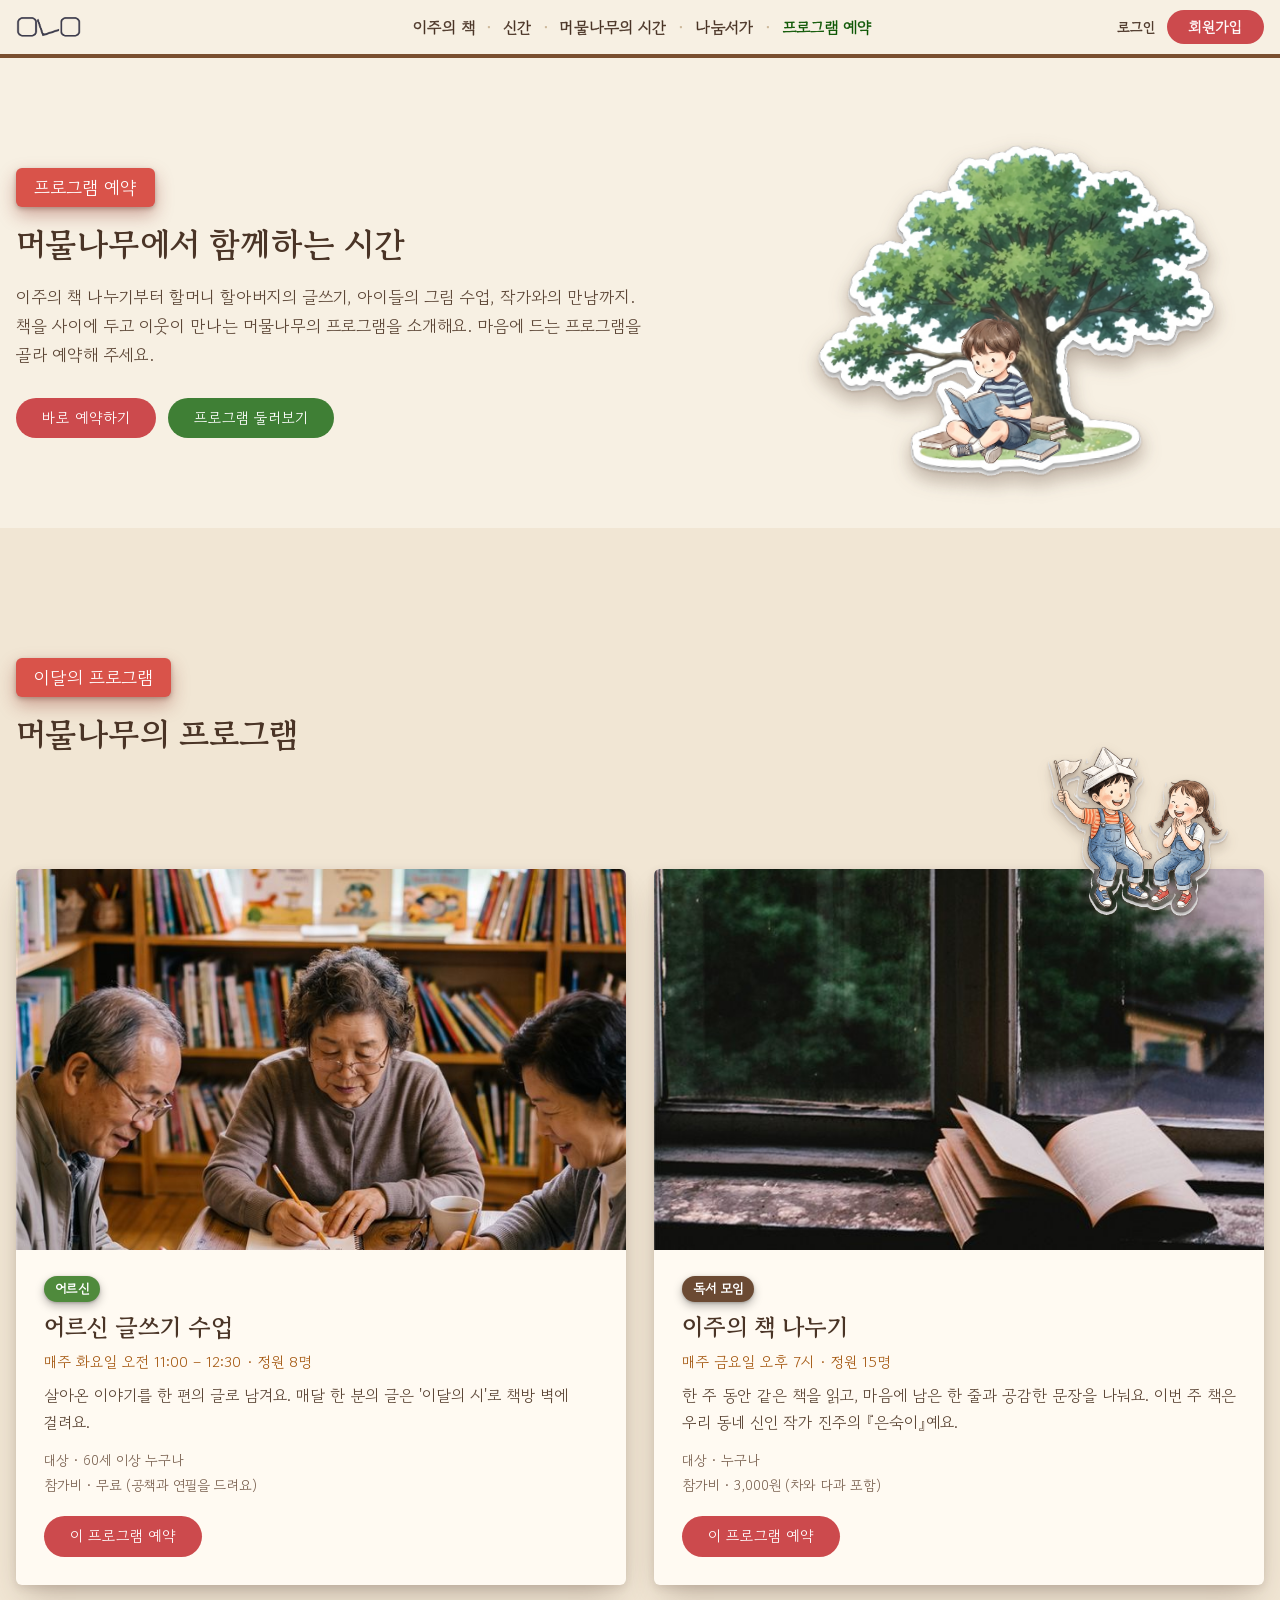
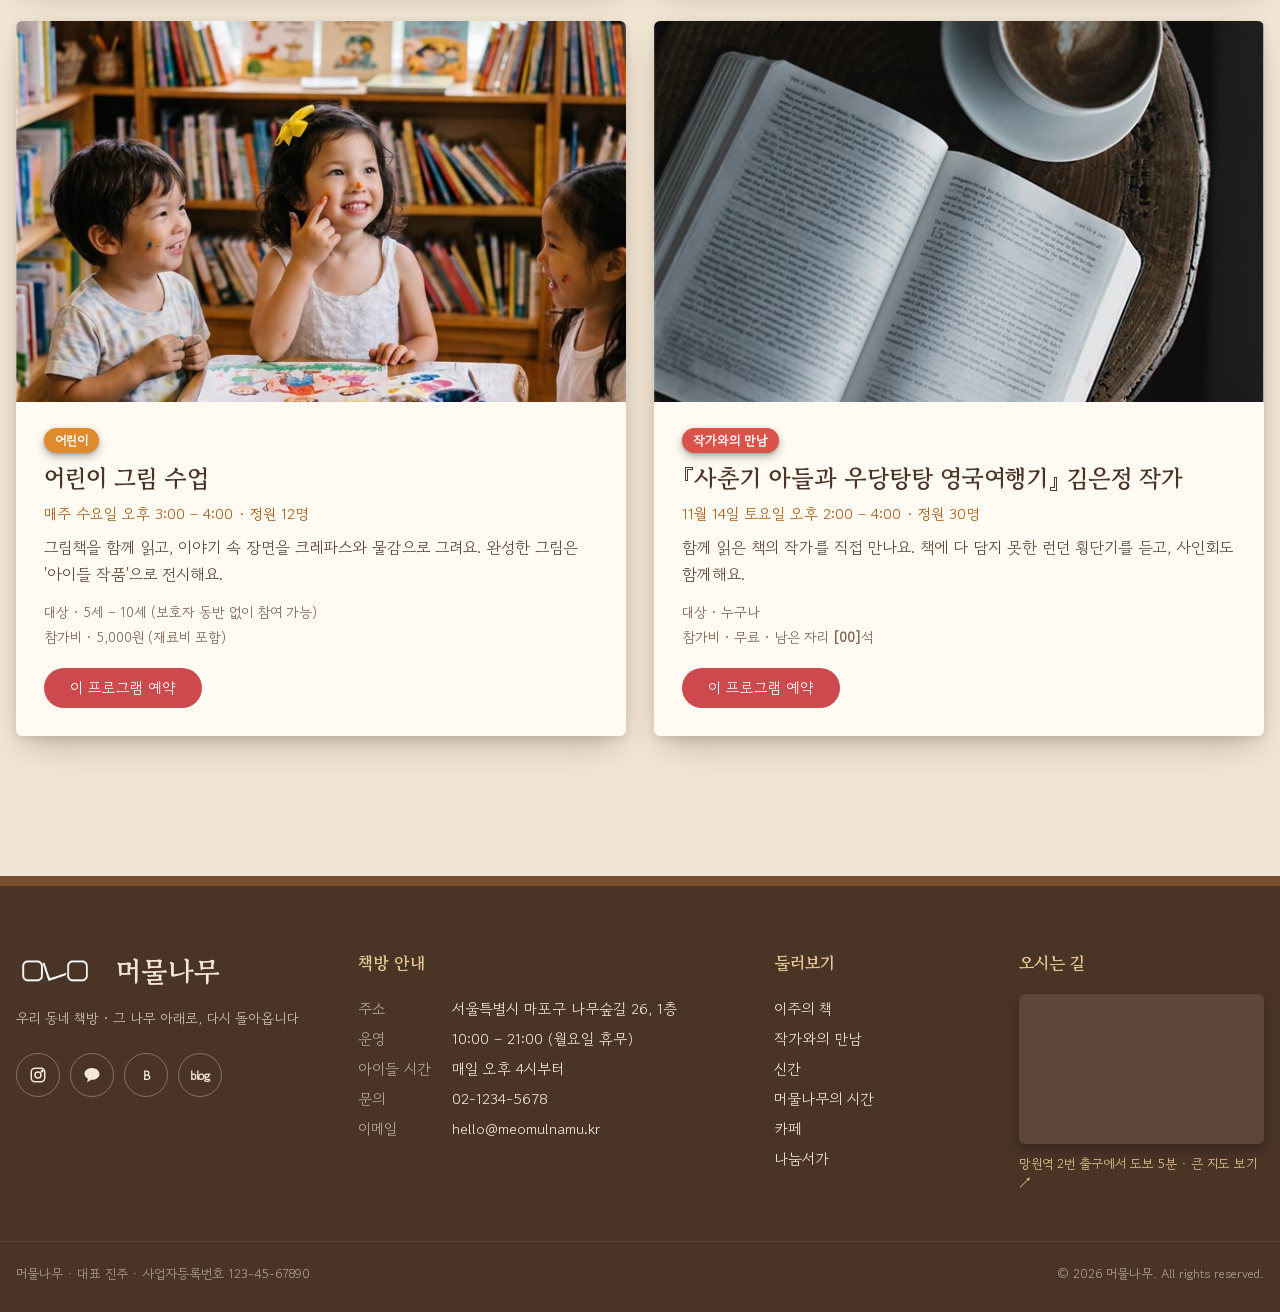
==== program.html @ 960cae72 "Add sharing and program pages, mobile menu, new covers - 나눔서가 page: steps, donation guide, 나눔 포인트 ti" ====
<!doctype html>
<html lang="ko">
<head>
  <meta charset="utf-8">
  <meta name="viewport" content="width=device-width, initial-scale=1">
  <title>프로그램 예약 · 머물나무</title>
  <meta name="description" content="어르신 글쓰기, 어린이 그림 수업, 작가와의 만남. 머물나무 프로그램 소개와 예약">
  <link rel="preconnect" href="https://fonts.googleapis.com">
  <link rel="preconnect" href="https://fonts.gstatic.com" crossorigin>
  <link href="https://fonts.googleapis.com/css2?family=Gowun+Batang:wght@400;700&family=Gowun+Dodum&family=Gaegu&family=Noto+Sans+KR:wght@400;700&display=swap" rel="stylesheet">
  <link rel="stylesheet" href="css/style.css">
</head>
<body>

  <!-- Header -->
  <header class="site-header">
    <div class="container header-inner">
      <a href="index.html" class="brand" aria-label="머물나무 홈">
        <img src="images/logo/머물나무로고.png" alt="머물나무">
      </a>
      <nav class="gnb" id="gnb" aria-label="주요 메뉴">
        <a href="index.html#this-week">이주의 책</a>
        <a href="index.html#new-books">신간</a>
        <a href="index.html#under-tree">머물나무의 시간</a>
        <a href="sharing.html">나눔서가</a>
        <a href="program.html" aria-current="page">프로그램 예약</a>
      </nav>
      <button type="button" class="menu-toggle" aria-expanded="false" aria-controls="gnb" aria-label="메뉴 열기"><span></span><span></span><span></span></button>
      <div class="header-actions">
        <a href="#" class="link-login">로그인</a>
        <a href="#" class="btn btn-red btn-sm">회원가입</a>
      </div>
    </div>
  </header>

  <main class="sub-page">

    <!-- Page head -->
    <section class="sub-hero">
      <div class="container sub-hero-sticker">
        <img class="sticker-tree" src="images/program/sticker-meomul-tree.png" alt="" aria-hidden="true">
        <span class="label">프로그램 예약</span>
        <h1 class="section-title">머물나무에서 함께하는 시간</h1>
        <p class="sub-lead">이주의 책 나누기부터 할머니 할아버지의 글쓰기, 아이들의 그림 수업, 작가와의 만남까지.<br>
          책을 사이에 두고 이웃이 만나는 머물나무의 프로그램을 소개해요. 마음에 드는 프로그램을 골라 예약해 주세요.</p>
        <div class="btn-row">
          <a href="#apply" class="btn btn-red">바로 예약하기</a>
          <a href="#programs" class="btn btn-green">프로그램 둘러보기</a>
        </div>
      </div>
    </section>

    <!-- Program list -->
    <section class="section section-sand" id="programs">
      <div class="container">
        <span class="label">이달의 프로그램</span>
        <h2 class="section-title">머물나무의 프로그램</h2>

        <div class="program-list">
          <article class="card program-card" id="p-writing">
            <div class="program-photo">
              <img src="images/tiles/tile-stay-seniors-writing-class.jpg" alt="책방에 둘러앉아 글을 쓰는 어르신들">
            </div>
            <div class="program-body">
              <span class="tile-badge b-green">어르신</span>
              <h3>어르신 글쓰기 수업</h3>
              <p class="program-when">매주 화요일 오전 11:00 – 12:30 · 정원 8명</p>
              <p>살아온 이야기를 한 편의 글로 남겨요. 매달 한 분의 글은 '이달의 시'로 책방 벽에 걸려요.</p>
              <ul class="program-meta">
                <li>대상 · 60세 이상 누구나</li>
                <li>참가비 · 무료 (공책과 연필을 드려요)</li>
              </ul>
              <a href="#apply" class="btn btn-red" data-program="writing">이 프로그램 예약</a>
            </div>
          </article>

          <article class="card program-card" id="p-bookclub">
            <img class="sticker-kids" src="images/program/sticker-kids-paper-hat.png" alt="" aria-hidden="true">
            <div class="program-photo">
              <img class="crop-bottom" src="images/program/photo-window-book.jpg" alt="창가에 펼쳐 둔 책">
            </div>
            <div class="program-body">
              <span class="tile-badge b-brown">독서 모임</span>
              <h3>이주의 책 나누기</h3>
              <p class="program-when">매주 금요일 오후 7시 · 정원 15명</p>
              <p>한 주 동안 같은 책을 읽고, 마음에 남은 한 줄과 공감한 문장을 나눠요. 이번 주 책은 우리 동네 신인 작가 진주의 『은숙이』예요.</p>
              <ul class="program-meta">
                <li>대상 · 누구나</li>
                <li>참가비 · 3,000원 (차와 다과 포함)</li>
              </ul>
              <a href="#apply" class="btn btn-red" data-program="bookclub">이 프로그램 예약</a>
            </div>
          </article>

          <article class="card program-card program-kids" id="p-drawing">
            <div class="program-photo">
              <img src="images/tiles/tile-program-kids-drawing-class.jpg" alt="책방에서 그림을 그리며 웃는 아이들">
            </div>
            <div class="program-body">
              <span class="tile-badge b-orange">어린이</span>
              <h3>어린이 그림 수업</h3>
              <p class="program-when">매주 수요일 오후 3:00 – 4:00 · 정원 12명</p>
              <p>그림책을 함께 읽고, 이야기 속 장면을 크레파스와 물감으로 그려요. 완성한 그림은 '아이들 작품'으로 전시해요.</p>
              <ul class="program-meta">
                <li>대상 · 5세 – 10세 (보호자 동반 없이 참여 가능)</li>
                <li>참가비 · 5,000원 (재료비 포함)</li>
              </ul>
              <a href="#apply" class="btn btn-red" data-program="drawing">이 프로그램 예약</a>
            </div>
          </article>

          <article class="card program-card" id="p-author">
            <div class="program-photo">
              <img src="images/program/photo-book-coffee.jpg" alt="커피 한 잔 옆에 펼쳐 둔 책">
            </div>
            <div class="program-body">
              <span class="tile-badge b-red">작가와의 만남</span>
              <h3>『사춘기 아들과 우당탕탕 영국여행기』 김은정 작가</h3>
              <p class="program-when">11월 14일 토요일 오후 2:00 – 4:00 · 정원 30명</p>
              <p>함께 읽은 책의 작가를 직접 만나요. 책에 다 담지 못한 런던 횡단기를 듣고, 사인회도 함께해요.</p>
              <ul class="program-meta">
                <li>대상 · 누구나</li>
                <li>참가비 · 무료 · 남은 자리 <b class="seats-left">[00]</b>석</li>
              </ul>
              <a href="#apply" class="btn btn-red" data-program="author">이 프로그램 예약</a>
            </div>
          </article>
        </div>
      </div>
    </section>

    <!-- Booking form (modal) -->
    <dialog class="booking-modal" id="apply" aria-labelledby="booking-title">
      <button type="button" class="modal-close" aria-label="닫기">×</button>
      <h2 class="booking-title" id="booking-title">프로그램 예약 신청서</h2>
      <p class="booking-lead">하루 안에 예약 확정 문자를 보내 드려요. 정원이 차면 대기 순서로 안내해 드려요.</p>
      <form class="donate-form program-form" method="dialog" novalidate>
        <fieldset>
          <legend>프로그램</legend>
          <label><span class="lbl">신청할 프로그램 <span class="req">*</span></span>
            <select name="program" required>
              <option value="">선택해 주세요</option>
              <option value="writing">어르신 글쓰기 수업 · 매주 화 오전 11시</option>
              <option value="bookclub">이주의 책 나누기 · 매주 금 오후 7시</option>
              <option value="drawing">어린이 그림 수업 · 매주 수 오후 3시</option>
              <option value="author">작가와의 만남 · 11월 14일 (토) 오후 2시</option>
            </select>
          </label>
          <div class="field-row">
            <label>희망 날짜<input type="date" name="date"></label>
            <label><span class="lbl">인원 <span class="req">*</span></span><input type="number" name="people" min="1" max="10" value="1" required></label>
          </div>
          <label class="kids-only" hidden><span class="lbl">아이 이름과 나이 <span class="req">*</span></span><input type="text" name="child" placeholder="예) 김하늘, 7살"></label>
        </fieldset>

        <fieldset>
          <legend>신청인 정보</legend>
          <div class="field-row">
            <label><span class="lbl">이름 <span class="req">*</span></span><input type="text" name="name" required autocomplete="name"></label>
            <label><span class="lbl">연락처 <span class="req">*</span></span><input type="tel" name="phone" required placeholder="010-0000-0000" autocomplete="tel"></label>
          </div>
          <label>요청 사항<textarea name="message" rows="3" placeholder="거동이 불편하시거나 도움이 필요하면 알려 주세요"></textarea></label>
          <label class="choice"><input type="checkbox" name="points"> 참가비를 나눔 포인트로 낼게요</label>
        </fieldset>

        <label class="choice agree"><input type="checkbox" name="agree" required> 예약 안내를 위한 개인정보(이름, 연락처) 수집에 동의해요. <span class="req">*</span></label>
        <p class="form-error" role="alert" hidden></p>
        <button type="submit" class="btn btn-red">예약 신청하기</button>
      </form>
    </dialog>

  </main>

  <!-- Footer -->
  <footer class="site-footer">
    <div class="container footer-inner">
      <div class="footer-col footer-about">
        <a href="index.html" class="footer-logo">
          <img src="images/logo/머물나무로고.png" alt="">
          <span>머물나무</span>
        </a>
        <p class="footer-slogan">우리 동네 책방 · 그 나무 아래로, 다시 돌아옵니다</p>
        <ul class="footer-social">
          <li>
            <a href="#" aria-label="인스타그램 @meomul_namu" title="인스타그램">
              <svg width="18" height="18" viewBox="0 0 24 24" fill="none" stroke="currentColor" stroke-width="2" aria-hidden="true"><rect x="3" y="3" width="18" height="18" rx="5"/><circle cx="12" cy="12" r="4"/><circle cx="17.5" cy="6.5" r="1" fill="currentColor"/></svg>
            </a>
          </li>
          <li>
            <a href="#" aria-label="카카오톡 채널" title="카카오톡 채널">
              <svg width="20" height="20" viewBox="0 0 24 24" fill="currentColor" aria-hidden="true"><path d="M12 3.5c-5 0-9 3.1-9 7 0 2.5 1.7 4.7 4.2 6l-1 3.6c-.1.3.3.6.6.4l4.2-2.8c.3 0 .7.1 1 .1 5 0 9-3.1 9-7s-4-7.3-9-7.3z"/></svg>
            </a>
          </li>
          <li>
            <a href="#" aria-label="네이버 밴드" title="네이버 밴드">
              <span class="social-text">B</span>
            </a>
          </li>
          <li>
            <a href="#" aria-label="네이버 블로그" title="블로그">
              <span class="social-text">blog</span>
            </a>
          </li>
        </ul>
      </div>

      <div class="footer-col">
        <h2 class="footer-title">책방 안내</h2>
        <dl class="footer-info">
          <div><dt>주소</dt><dd>서울특별시 마포구 나무숲길 26, 1층</dd></div>
          <div><dt>운영</dt><dd>10:00 – 21:00 (월요일 휴무)</dd></div>
          <div><dt>아이들 시간</dt><dd>매일 오후 4시부터</dd></div>
          <div><dt>문의</dt><dd><a href="tel:0212345678">02-1234-5678</a></dd></div>
          <div><dt>이메일</dt><dd><a href="mailto:hello@meomulnamu.kr">hello@meomulnamu.kr</a></dd></div>
        </dl>
      </div>

      <div class="footer-col">
        <h2 class="footer-title">둘러보기</h2>
        <ul class="footer-links">
          <li><a href="index.html#this-week">이주의 책</a></li>
          <li><a href="index.html#author">작가와의 만남</a></li>
          <li><a href="index.html#new-books">신간</a></li>
          <li><a href="index.html#under-tree">머물나무의 시간</a></li>
          <li><a href="index.html#cafe">카페</a></li>
          <li><a href="sharing.html">나눔서가</a></li>
        </ul>
      </div>

      <div class="footer-col">
        <h2 class="footer-title">오시는 길</h2>
        <div class="footer-map">
          <iframe title="머물나무 위치 지도 (망원역 부근)" loading="lazy"
                  src="https://www.openstreetmap.org/export/embed.html?bbox=126.9045%2C37.5528%2C126.9157%2C37.5592&amp;layer=mapnik&amp;marker=37.5560%2C126.9101"></iframe>
        </div>
        <a class="footer-map-link" href="https://www.openstreetmap.org/?mlat=37.5560&amp;mlon=126.9101#map=17/37.5560/126.9101" target="_blank" rel="noopener">
          망원역 2번 출구에서 도보 5분 · 큰 지도 보기 ↗
        </a>
      </div>
    </div>

    <div class="container footer-bottom">
      <p>머물나무 · 대표 진주 · 사업자등록번호 123-45-67890</p>
      <p>© 2026 머물나무. All rights reserved.</p>
    </div>
  </footer>
  <script src="js/nav.js"></script>
  <script src="js/program.js"></script>
</body>
</html>
---- css/style.css ----
/* ===== Tokens ===== */
:root {
  --cream: #f7f0e3;
  --sand: #f1e6d4;
  --card: #fffaf2;
  --ink: #4a3426;
  --ink-body: #5c4636;
  --ink-soft: #7a6150;
  --brown: #7a4f30;
  --brown-dark: #4a3426;
  --olive: #5f7a3c;
  --green: #0a5500;
  --red: #ac0004;
  --orange: #d9822b;
  --line: #e4d6c2;

  --serif: "Gowun Batang", serif;
  --sans: "Gowun Dodum", "Apple SD Gothic Neo", "Malgun Gothic", sans-serif;
  --noto: "Noto Sans KR", "Apple SD Gothic Neo", "Malgun Gothic", sans-serif;
  --hand: "Gaegu", cursive;

  --container: 1320px;
  --radius: 6px;
  /* buttons: green = main action, red = secondary action */
  --btn-green: #3f7f35;
  --btn-red: #cc4a4d;
  --label-bg: #d9534a;
  /* elevation: card > book cover > shelf */
  --shadow-card: 0 16px 32px -10px rgba(74, 51, 38, .32), 0 3px 8px rgba(74, 51, 38, .12);
  --shadow-book: drop-shadow(8px 0 10px rgba(74, 51, 38, .22)) drop-shadow(1px 1px 2px rgba(74, 51, 38, .25));
  --shadow-shelf: 0 12px 20px -6px rgba(74, 51, 38, .45), 0 3px 6px rgba(74, 51, 38, .25);
  --shadow-photo: 0 14px 28px -10px rgba(74, 51, 38, .45), 0 3px 8px rgba(74, 51, 38, .18);
  --shadow-label: 0 8px 18px rgba(140, 45, 35, .38), 0 2px 4px rgba(74, 51, 38, .3);
  --header-h: 58px; /* incl. 4px bottom border */
}

/* ===== Base ===== */
*, *::before, *::after { box-sizing: border-box; }
html { scroll-behavior: smooth; }
body {
  overflow-x: clip;
  margin: 0;
  background: var(--cream);
  color: var(--ink);
  font-family: var(--sans);
  font-size: 16px;
  line-height: 1.5;
  word-break: keep-all;
  -webkit-font-smoothing: antialiased;
}
img { display: block; max-width: 100%; }
a { color: inherit; text-decoration: none; }
button { font: inherit; color: inherit; cursor: pointer; }
h1, h2, h3, p, ul, ol { margin: 0; }
ul, ol { padding: 0; list-style: none; }

.container {
  width: 100%;
  max-width: calc(var(--container) + 32px);
  margin: 0 auto;
  padding: 0 16px;
}

/* ===== Buttons ===== */
.btn {
  display: inline-flex;
  align-items: center;
  justify-content: center;
  padding: 9px 26px;
  border: 0;
  border-radius: 999px;
  font-size: 15px;
  line-height: 1.5;
  color: #fff;
  white-space: nowrap;
  transition: background .2s, transform .2s;
}
.btn:hover { transform: translateY(-1px); }
.btn-sm { padding: 6px 22px; } /* compact: header */
.btn-green { background: var(--btn-green); }
.btn-green:hover { background: var(--green); }
.btn-red { background: var(--btn-red); }
.btn-red:hover { background: var(--red); }
.btn-row { display: flex; flex-wrap: wrap; align-items: center; gap: 12px; }

/* ===== Labels & titles ===== */
/* every section label: same size, softly rounded, lifted */
.label {
  display: inline-block;
  padding: 6px 18px;
  border-radius: 6px;
  background: var(--label-bg);
  color: #fff;
  font-family: var(--sans);
  font-size: 18px;
  line-height: 1.5;
  box-shadow: var(--shadow-label);
}
.section-title {
  margin-top: 12px;
  font-family: var(--serif);
  font-weight: 700;
  font-size: clamp(28px, 2.6vw, 40px);
  line-height: 1.5;
  color: var(--ink);
}
.section-head {
  display: flex;
  justify-content: space-between;
  align-items: flex-end;
  gap: 24px;
  flex-wrap: wrap;
}

/* ===== Sections ===== */
.section { position: relative; padding: 130px 0 140px; }
.section-cream { background: var(--cream); }
.section-sand { background: var(--sand); }
.card {
  background: var(--card);
  border-radius: var(--radius);
  box-shadow: var(--shadow-card);
}
/* card text: title 22 > body 17 > meta 15 */
.card-title {
  font-family: var(--serif);
  font-weight: 700;
  font-size: 22px;
  line-height: 1.5;
}
.meta { color: #a65a14; font-size: 15px; }

/* ===== Header ===== */
.site-header {
  position: sticky;
  top: 0;
  z-index: 50;
  background: var(--cream);
  border-bottom: 4px solid var(--brown);
  transition: background .3s, border-color .3s, box-shadow .3s, backdrop-filter .3s;
}
/* over the hero the header is see-through; it turns solid once the hero scrolls away */
.site-header.is-over-hero {
  /* translucent cream band so the video shows through */
  background: rgba(247, 240, 227, .55);
  -webkit-backdrop-filter: blur(8px);
  backdrop-filter: blur(8px);
  border-bottom-color: rgba(122, 79, 48, .25);
  box-shadow: 0 2px 12px rgba(74, 51, 38, .08);
}
.header-inner {
  display: flex;
  align-items: center;
  justify-content: space-between;
  gap: 24px;
  height: calc(var(--header-h) - 4px);
}
.brand { flex: 0 0 151px; }
.brand img { width: 73px; height: 27px; object-fit: contain; }
.gnb { display: flex; align-items: center; gap: 14px; }
.gnb a { font-size: 17px; line-height: 1.5; color: var(--ink); white-space: nowrap; -webkit-text-stroke: .45px currentColor; } /* Gowun Dodum has no bold weight, so thicken the strokes */
.gnb a + a::before {
  content: "·";
  margin-right: 14px;
  color: #c9b394;
}
.gnb a:hover { color: var(--green); }
.header-actions { display: flex; align-items: center; gap: 12px; }
.link-login { font-size: 14px; }
/* same stroke thickening as the menu */
.link-login,
.header-actions .btn { -webkit-text-stroke: .45px currentColor; }

/* ☰ menu button: only on tablet and phone */
.menu-toggle {
  display: none;
  flex-direction: column;
  justify-content: center;
  gap: 5px;
  width: 44px;
  height: 44px;
  padding: 0 11px;
  border: 0;
  border-radius: 8px;
  background: transparent;
}
.menu-toggle span { display: block; height: 2px; border-radius: 1px; background: var(--ink); transition: transform .25s, opacity .25s; }
.is-menu-open .menu-toggle span:nth-child(1) { transform: translateY(7px) rotate(45deg); }
.is-menu-open .menu-toggle span:nth-child(2) { opacity: 0; }
.is-menu-open .menu-toggle span:nth-child(3) { transform: translateY(-7px) rotate(-45deg); }
@media (max-width: 1024px) {
  .menu-toggle { display: flex; order: 3; }
  .header-actions { margin-left: auto; }
  .gnb {
    position: absolute;
    top: 100%;
    left: 0;
    right: 0;
    display: flex;
    flex-direction: column;
    align-items: stretch;
    gap: 0;
    padding: 8px 16px 16px;
    background: var(--cream);
    border-bottom: 4px solid var(--brown);
    box-shadow: 0 14px 24px rgba(74, 51, 38, .18);
    visibility: hidden;
    opacity: 0;
    transform: translateY(-8px);
    transition: opacity .2s, transform .2s, visibility .2s;
  }
  .is-menu-open .gnb { visibility: visible; opacity: 1; transform: none; }
  .gnb a { padding: 14px 4px; font-size: 18px; border-bottom: 1px solid var(--line); }
  .gnb a:last-child { border-bottom: 0; }
  .gnb a + a::before { content: none; }
  /* solid header while the menu is open, even over the hero */
  .site-header.is-menu-open { background: var(--cream); border-bottom-color: var(--brown); }
}

/* ===== Hero ===== */
/* tall scroll track: the hero stays pinned while scrolling scrubs through the video */
.hero-track {
  position: relative;
  /* slides up under the transparent header */
  margin-top: calc(-1 * var(--header-h));
}
.hero {
  position: sticky;
  top: 0;
  /* fills the whole screen */
  height: 100vh;
  height: 100svh;
  min-height: 420px;
  width: 100%;
  overflow: hidden;
  background: #9fcdf0;
}
.hero-media {
  position: absolute;
  inset: 0;
  width: 100%;
  height: 100%;
  object-fit: cover;
  /* show the sky in full; any cropping comes off the ground at the bottom */
  object-position: 50% 0%;
}
/* positions follow the 1920×1080 frame, expressed in vw so they scale with it */
.hero-copy {
  position: absolute;
  left: 10.94vw;
  top: max(8.33vw, calc(var(--header-h) + 28px)); /* never tucked under the see-through header */
  z-index: 2;
}
.hero-tagline, .hero-title { perspective: 600px; }
/* scene title turns once around the Y axis when it changes, then 머물나무 follows */
.hero-tagline span, .hero-title span { display: inline-block; transform-origin: 50% 50%; }
.hero-tagline span.is-flipping { animation: title-flip .8s ease-in-out; }
.hero-title span.is-flipping { animation: title-spin 1s ease-in-out; }
@keyframes title-spin {
  from { transform: rotateY(0); }
  to { transform: rotateY(360deg); }
}
@keyframes title-flip {
  0% { transform: rotateY(0); }
  50% { transform: rotateY(90deg); }
  50.01% { transform: rotateY(-90deg); }
  100% { transform: rotateY(0); }
}
@media (prefers-reduced-motion: reduce) {
  .hero-tagline span.is-flipping,
  .hero-title span.is-flipping { animation: none; }
}
.hero-tagline {
  font-family: var(--serif);
  font-weight: 700;
  font-size: clamp(18px, 1.67vw, 32px); /* same as .hero-sub */
  line-height: 1.5;
  color: #000;
}
.hero-title {
  margin: 1.04vw 0 0 8.85vw;
  font-family: var(--serif);
  font-weight: 700;
  font-size: clamp(56px, 6.67vw, 128px);
  line-height: 1;
  letter-spacing: .04em;
  color: #2b2b29;
}
.hero-sub {
  margin: 1.25vw 0 0 22.8vw;
  font-family: var(--serif);
  font-weight: 700;
  font-size: clamp(18px, 1.67vw, 32px);
  line-height: 1.25;
  color: #000;
}
.hero-actions {
  position: absolute;
  left: 61px;
  bottom: 37px;
  z-index: 3;
  display: flex;
  gap: 12px;
}

/* Sound bar (Figma: SoundBar, State=Off / On) */
.sound-bar {
  position: absolute;
  right: 32px;
  bottom: 32px;
  z-index: 3;
  display: flex;
  align-items: center;
  gap: 12px;
  padding: 8px 18px 8px 8px;
  border: 0;
  border-radius: 999px;
  background: rgba(0, 0, 0, .28);
  -webkit-backdrop-filter: blur(6px);
  backdrop-filter: blur(6px);
  transition: background .2s;
}
.sound-icon {
  display: flex;
  align-items: flex-end;
  justify-content: center;
  gap: 3px;
  width: 36px;
  height: 36px;
  padding-bottom: 11px;
  border: 1.5px solid rgba(255, 255, 255, .7);
  border-radius: 18px;
  transition: background .2s, border-color .2s;
}
.sound-icon i {
  width: 3px;
  height: 6px;
  border-radius: 1.5px;
  background: #fff;
  opacity: .85;
}
.sound-icon i:nth-child(2) { height: 10px; }
.sound-info {
  width: 230px;
  height: 20px;
  overflow: hidden;
  font-size: 13px;
  line-height: 20px;
  text-align: left;
  color: rgba(255, 255, 255, .85);
  white-space: nowrap;
}
.sound-info span { display: inline-block; }
.sound-bar[aria-pressed="true"] { background: rgba(0, 0, 0, .36); }
.sound-bar[aria-pressed="true"] .sound-icon { background: #fff; border-color: #fff; }
.sound-bar[aria-pressed="true"] .sound-icon i {
  background: #2b2b29;
  opacity: 1;
  animation: eq .9s ease-in-out infinite alternate;
}
.sound-bar[aria-pressed="true"] .sound-icon i:nth-child(1) { height: 8px; }
.sound-bar[aria-pressed="true"] .sound-icon i:nth-child(2) { height: 14px; animation-delay: -.3s; }
.sound-bar[aria-pressed="true"] .sound-icon i:nth-child(3) { height: 10px; animation-delay: -.6s; }
.sound-bar[aria-pressed="true"] .sound-info { color: #fff; }
.sound-bar[aria-pressed="true"] .sound-info span { animation: marquee 12s linear infinite; }
/* Scroll button: mouse icon with a moving wheel, sits above the video bar */
.scroll-btn {
  position: absolute;
  left: 50%;
  bottom: 104px;
  z-index: 3;
  display: flex;
  flex-direction: column;
  align-items: center;
  gap: 6px;
  padding: 6px 10px;
  border: 0;
  background: none;
  color: #fff;
  text-shadow: 0 1px 4px rgba(0, 0, 0, .35);
  transform: translateX(-50%);
  animation: scroll-bob 2s ease-in-out infinite;
}
.scroll-mouse {
  position: relative;
  width: 26px;
  height: 40px;
  border: 2px solid #fff;
  border-radius: 14px;
  box-shadow: 0 1px 6px rgba(0, 0, 0, .25);
}
.scroll-mouse i {
  position: absolute;
  left: 50%;
  top: 7px;
  width: 4px;
  height: 8px;
  margin-left: -2px;
  border-radius: 2px;
  background: #fff;
  animation: scroll-wheel 1.6s ease-in-out infinite;
}
.scroll-text { font-size: 12px; letter-spacing: .2em; }
.scroll-btn:hover .scroll-mouse { background: rgba(255, 255, 255, .18); }
@keyframes scroll-wheel { 0% { opacity: 0; transform: translateY(0); } 30% { opacity: 1; } 100% { opacity: 0; transform: translateY(12px); } }
@keyframes scroll-bob { 0%, 100% { transform: translate(-50%, 0); } 50% { transform: translate(-50%, 6px); } }
@media (prefers-reduced-motion: reduce) { .scroll-btn, .scroll-mouse i { animation: none; } }

/* Hero video controls (bottom centre) */
.video-bar {
  position: absolute;
  left: 50%;
  bottom: 32px;
  z-index: 3;
  display: flex;
  align-items: center;
  gap: 12px;
  width: min(520px, calc(100% - 32px));
  padding: 8px 16px 8px 8px;
  border-radius: 999px;
  background: rgba(0, 0, 0, .28);
  -webkit-backdrop-filter: blur(6px);
  backdrop-filter: blur(6px);
  color: #fff;
  transform: translateX(-50%);
}
.vb-play, .vb-speed {
  flex: none;
  display: grid;
  place-items: center;
  height: 36px;
  border: 1.5px solid rgba(255, 255, 255, .7);
  border-radius: 18px;
  background: transparent;
  color: #fff;
  transition: background .2s, color .2s;
}
.vb-play { width: 36px; }
.vb-speed { min-width: 44px; padding: 0 10px; font-size: 13px; }
.vb-play:hover, .vb-speed:hover { background: #fff; color: #2b2b29; }
.vb-play .i-play { display: none; }
.vb-play.is-paused .i-play { display: block; }
.vb-play.is-paused .i-pause { display: none; }
.vb-time { flex: none; font-size: 13px; font-variant-numeric: tabular-nums; color: rgba(255, 255, 255, .85); }
.vb-seek {
  flex: 1;
  min-width: 0;
  height: 4px;
  margin: 0;
  border-radius: 2px;
  background: linear-gradient(90deg, #fff var(--p, 0%), rgba(255, 255, 255, .35) var(--p, 0%));
  -webkit-appearance: none;
  appearance: none;
  cursor: pointer;
}
.vb-seek::-webkit-slider-thumb { -webkit-appearance: none; width: 14px; height: 14px; border-radius: 50%; background: #fff; box-shadow: 0 1px 4px rgba(0, 0, 0, .3); }
.vb-seek::-moz-range-thumb { width: 14px; height: 14px; border: 0; border-radius: 50%; background: #fff; }
@keyframes eq { to { transform: scaleY(.45); } }
@keyframes marquee { from { transform: translateX(0); } to { transform: translateX(-100%); } }
@media (prefers-reduced-motion: reduce) {
  .sound-bar[aria-pressed="true"] .sound-icon i,
  .sound-bar[aria-pressed="true"] .sound-info span { animation: none; }
}

/* ===== 01 This week ===== */
/* book on its shelf on the left, heading + card stacked on the right */
.week-layout {
  display: grid;
  grid-template-columns: 560px minmax(0, 1fr);
  gap: 80px;
  align-items: stretch;
}
.week-left { display: flex; flex-direction: column; align-items: flex-start; }
.week-book { width: 100%; flex: 1; justify-content: flex-end; margin-top: 24px; }
.week-book img { width: 440px; margin-bottom: -24px; } /* same depth ratio as the new-books shelf */
/* right column matches the book's height; the card fills down to the shelf */
.week-right { display: flex; flex-direction: column; align-items: flex-start; }
.week-right .week-card { flex: 1; }
.shelf-book { display: flex; flex-direction: column; align-items: center; }
/* the book's bottom edge sinks into the board's top face so it stands on the shelf */
.shelf-book img { position: relative; z-index: 1; width: 270px; margin-bottom: -9px; filter: var(--shadow-book); }
/* watercolour wooden board image */
.shelf {
  width: 100%;
  height: 22px;
  background: url("../images/decorations/shelf-board.png") center / 100% 100% no-repeat;
  filter: drop-shadow(0 8px 8px rgba(74, 51, 38, .35));
}
/* card runs from the section title down to the shelf */
.week-card {
  display: flex;
  flex-direction: column;
  gap: 16px;
  align-self: stretch;
  margin-top: 32px;
  padding: 40px;
}
.week-card .btn-row { margin-top: auto; padding-top: 26px; } /* one line of space above the buttons */
.week-card-title {
  padding-bottom: 10px;
  border-bottom: 2px solid var(--orange);
  font-family: var(--serif);
  font-size: 22px;
  font-weight: 700;
}
.week-info { display: flex; flex-direction: column; gap: 16px; font-size: 17px; }
.week-info li:last-child { color: var(--ink-body); }

/* ===== 02/03 Author ===== */
#author { padding: 140px 0 96px; }
.author-layout {
  display: grid;
  grid-template-columns: minmax(0, 1fr) 520px;
  gap: 32px;
}
.author-layout .card { margin-top: 20px; height: calc(100% - 59px); } /* label 39px + 20px gap */
.author-card {
  display: flex;
  align-items: center;
  gap: 28px;
  padding: 32px;
}
.author-photo { flex: 0 0 260px; width: 260px; height: 260px; transform: scale(1.015); }
.author-body { display: flex; flex-direction: column; gap: 10px; }
.desc { color: var(--ink-body); font-size: 17px; }
.seats { color: var(--ink-soft); font-size: 15px; }

.next-card { display: flex; flex-direction: column; align-items: flex-start; gap: 18px; padding: 28px; }
.next-top { display: flex; align-items: flex-end; gap: 20px; width: 100%; }
.shelf-book-sm { flex: 0 0 270px; }
.shelf-book-sm img {
  width: 230px;
  height: 307px;
  object-fit: cover;
}
.next-info { display: flex; flex-direction: column; gap: 6px; }
.next-info .meta { color: var(--ink-soft); font-size: 15px; }
.author-name { color: var(--ink-body); font-size: 15px; }

/* ===== 04 New books ===== */
#new-books { padding: 96px 0; }
.book-tabs { display: flex; gap: 4px; }
.book-tab {
  padding: 12px 18px;
  border: 0;
  border-radius: 6px 6px 0 0;
  background: #eadcc7;
  color: var(--ink-soft);
  font-size: 15px;
}
.book-tab.is-active { background: var(--brown); color: #fff; }
.bookshelf { position: relative; margin-top: 36px; }
.book-track {
  display: grid;
  grid-auto-flow: column;
  grid-auto-columns: 182px;
  gap: 36px;
  overflow-x: auto;
  scroll-snap-type: x mandatory;
  scroll-behavior: smooth;
  margin: 0 24px;
  scrollbar-width: none;
}
.book-track::-webkit-scrollbar { display: none; }
.book { scroll-snap-align: start; }
.book[hidden] { display: none; }
.badge-new {
  display: inline-block;
  padding: 2px 10px;
  border-radius: 999px;
  background: var(--orange);
  color: #fff;
  font-size: 12px;
}
.book-cover {
  display: flex;
  align-items: flex-end;
  height: 252px;
  margin-top: 8px;
}
.book-cover img {
  /* every cover the same height on the shelf */
  width: auto;
  max-width: 100%;
  height: 240px;
  max-height: 252px;
  object-fit: contain;
  object-position: bottom;
  filter: var(--shadow-book);
}
.book-track { position: relative; z-index: 1; }
/* covers drawn at an angle (bottom edge rising to the right) sit a little lower */
.book-cover img.cover-sink {
  /* turned a little on the Y axis so it reads as set back on the shelf */
  transform-origin: 0% 100%;
  transform: perspective(700px) rotateY(-14deg) translateY(3px) scale(.97);
}
.bookshelf .shelf-long { position: absolute; left: 0; right: 0; top: 273px; } /* 9px under the covers */
.book h3 { margin-top: 46px; font-size: 16px; font-weight: 400; line-height: 1.45; }
.book p { margin: 4px 0 4px; color: var(--ink-soft); font-size: 14px; }
.book .btn { margin-top: 4px; }
.shelf-next {
  position: absolute;
  right: 28px;
  top: 150px;
  width: 20px;
  height: 20px;
  padding: 0;
  border: 0;
  border-radius: 3px;
  background: rgba(74, 52, 40, .25);
  color: #fff;
  line-height: 20px;
}
.empty-msg { margin-top: 40px; text-align: center; color: var(--ink-soft); }

/* ===== 06 Cafe ===== */
.cafe { padding: 140px 0 96px; }
.cafe-layout {
  display: flex;
  justify-content: center;
  align-items: center;
  gap: 48px;
  padding: 0 16px;
}
.cafe-photo { flex: 0 1 696px; aspect-ratio: 696 / 403; overflow: hidden; border-radius: var(--radius); background: #1c120c; box-shadow: var(--shadow-photo); }
.cafe-photo img { width: 100%; height: 100%; object-fit: cover; }
.cafe-body {
  flex: 0 1 668px;
  display: flex;
  flex-direction: column;
  align-items: flex-start;
  gap: 18px;
  font-family: var(--noto);
}
.cafe-title { font-family: var(--noto); font-weight: 700; font-size: 32px; line-height: 1.5; color: #2b2b29; }
.cafe-lead { color: #4a4a45; font-size: 15px; }
/* menu split into 커피 / 음료 / 디저트 columns */
.menu {
  display: grid;
  grid-template-columns: repeat(3, minmax(0, 1fr));
  gap: 32px;
  width: 100%;
  margin-top: 6px;
}
.menu-cat {
  padding-bottom: 8px;
  border-bottom: 2px solid var(--orange);
  font-family: var(--serif);
  font-size: 18px;
  font-weight: 700;
  color: var(--ink);
}
.menu-list { display: flex; flex-direction: column; width: 100%; }
.menu-list li {
  display: flex;
  justify-content: space-between;
  gap: 8px;
  padding: 12px 0;
  border-bottom: 1px solid #d6d6d0;
  font-size: 15px;
  line-height: 1.6;
  color: #2b2b29;
}
.menu-list li span:last-child { color: #5f5f59; }

/* ===== 05 Under the tree ===== */
.under-tree { padding: 96px 0 140px; }
.tile-grid {
  display: grid;
  grid-template-columns: repeat(4, minmax(0, 1fr));
  gap: 12px;
  margin-top: 36px;
}
.tile {
  position: relative;
  border-radius: 4px;
  box-shadow: var(--shadow-photo);
  aspect-ratio: 1;
  overflow: hidden;
  display: flex;
  flex-direction: column;
  justify-content: space-between;
  padding: 30px;
}
.tile > img {
  position: absolute;
  inset: 0;
  width: 100%;
  height: 100%;
  object-fit: cover;
}
.tag {
  position: absolute;
  top: 10px;
  right: 10px;
  z-index: 1;
  max-width: calc(100% - 20px);
  padding: 3px 9px;
  border-radius: 999px;
  background: #fff;
  font-size: 12px;
  line-height: 1.5;
  color: var(--ink);
  box-shadow: 0 8px 18px rgba(0, 0, 0, .32), 0 2px 5px rgba(0, 0, 0, .22);
  white-space: nowrap;
  overflow: hidden;
  text-overflow: ellipsis;
}
.tag-lg { font-size: 15px; }
/* photo tiles: coloured category badge top-left, white caption on a dark fade at the bottom */
.tile-photo { cursor: zoom-in; }
.tile-photo > img { transition: transform .4s; }
.tile-photo:hover > img { transform: scale(1.04); }
.tile-photo:focus-visible { outline: 3px solid var(--orange); outline-offset: 2px; }

/* photo opened from a tile */
.lightbox {
  position: fixed;
  inset: 0;
  z-index: 100;
  cursor: zoom-out;
}
.lightbox img {
  position: fixed;
  max-width: none;
  object-fit: cover;
  border-radius: 6px;
  box-shadow: 0 20px 50px rgba(0, 0, 0, .45);
}
.lightbox-caption {
  position: fixed;
  left: 0;
  right: 0;
  bottom: 5vh;
  padding: 0 16px;
  color: #fff;
  font-size: 17px;
  font-weight: 700;
  line-height: 1.5;
  text-align: center;
  animation: lb-fade .45s .2s both;
}
.lightbox-close {
  position: fixed;
  top: 18px;
  right: 22px;
  width: 44px;
  height: 44px;
  border: 0;
  border-radius: 50%;
  background: rgba(255, 255, 255, .15);
  color: #fff;
  font-size: 28px;
  line-height: 1;
  animation: lb-fade .45s .2s both;
}
.lightbox-close:hover { background: rgba(255, 255, 255, .3); }
.lightbox.is-closing .lightbox-caption,
.lightbox.is-closing .lightbox-close { animation: lb-fade .2s reverse both; }
@keyframes lb-fade { from { opacity: 0; } to { opacity: 1; } }
@media (prefers-reduced-motion: reduce) {
  .tile-photo > img { transition: none; }
}

.tile-photo::after {
  content: "";
  position: absolute;
  inset: 45% 0 0;
  background: linear-gradient(transparent, rgba(0, 0, 0, .55));
  pointer-events: none;
}
.tile-badge {
  position: absolute;
  top: 12px;
  left: 12px;
  z-index: 2;
  padding: 3px 11px;
  border-radius: 999px;
  color: #fff;
  font-size: 13px;
  font-weight: 700;
  line-height: 1.5;
  box-shadow: 0 4px 10px rgba(0, 0, 0, .28), 0 1px 3px rgba(0, 0, 0, .2);
}
.b-green { background: #4f8a3c; }
.b-brown { background: #6b4a33; }
.b-red { background: #d9534a; }
.b-orange { background: #e08a2e; }
.tile-caption {
  position: absolute;
  left: 16px;
  right: 16px;
  bottom: 14px;
  z-index: 2;
  color: #fff;
  font-size: 15px;
  font-weight: 700;
  line-height: 1.45;
  text-shadow: 0 1px 4px rgba(0, 0, 0, .5);
}
.hand {
  position: absolute;
  left: 14px;
  bottom: 14px;
  z-index: 1;
  font-family: var(--hand);
  font-size: 20px;
  line-height: 1.5;
  color: var(--ink);
}

/* code-drawn poster tiles (notice / event) */
.tile-poster { color: var(--card); }
.tile-poster::before {
  content: "";
  position: absolute;
  inset: 12px;
  border: 2px solid currentColor;
  pointer-events: none;
}
.tile-kicker { font-size: 12px; }
.tile-poster h3 { font-family: var(--serif); font-weight: 700; font-size: 28px; line-height: 1.25; }
.tile-note { font-family: var(--noto); font-size: 15px; line-height: 1.6; color: #fff; }
.tile-foot { font-size: 13px; }
.t-dark { background: var(--brown-dark); }
.t-orange { background: var(--orange); }
.t-orange h3 { margin-top: auto; margin-bottom: auto; }

/* contest poster sits inside a framed mat */
.tile-contest { background: #dfe6d1; padding: 0; }
.tile-contest::before {
  content: "";
  position: absolute;
  inset: 12px;
  z-index: 1;
  border: 2px solid #3f5a2a;
  pointer-events: none;
}
.tile-contest > img { inset: 10px; width: calc(100% - 20px); height: calc(100% - 20px); object-fit: contain; }

/* ===== Sub page: 나눔서가 ===== */
.gnb a[aria-current="page"] { color: var(--green); }
.sub-hero { padding: 110px 0 90px; background: var(--cream); }
.sub-lead { max-width: 760px; margin: 14px 0 28px; color: var(--ink-body); font-size: 17px; line-height: 1.7; }
.share-steps { display: grid; grid-template-columns: repeat(4, minmax(0, 1fr)); gap: 20px; margin-top: 36px; }
.share-steps li { padding: 28px 24px; }
.share-steps b {
  display: grid; place-items: center; width: 36px; height: 36px;
  border-radius: 50%; background: var(--btn-red); color: #fff; font-size: 16px;
}
.share-steps h3 { margin: 14px 0 8px; font-family: var(--serif); font-size: 22px; }
.share-steps p, .guide-card p { color: var(--ink-body); font-size: 16px; line-height: 1.7; }
.guide-grid { display: grid; grid-template-columns: repeat(3, minmax(0, 1fr)); gap: 20px; margin-top: 36px; }
.guide-card { padding: 28px 26px; }
.guide-card h3 { margin-bottom: 10px; padding-bottom: 10px; border-bottom: 2px solid var(--orange); font-family: var(--serif); font-size: 20px; }
.accept-grid { display: grid; grid-template-columns: repeat(2, minmax(0, 1fr)); gap: 20px; margin-top: 20px; }
.accept { padding: 24px 26px; border-radius: var(--radius); }
.accept.ok { background: #e5eedb; }
.accept.no { background: #f6e1dc; }
.accept h3 { margin-bottom: 10px; font-family: var(--serif); font-size: 18px; }
.accept li { padding: 4px 0 4px 22px; position: relative; color: var(--ink-body); }
.accept.ok li::before { content: "✓"; position: absolute; left: 0; color: var(--green); font-weight: 700; }
.accept.no li::before { content: "×"; position: absolute; left: 2px; color: var(--red); font-weight: 700; }

.donate-layout { display: grid; grid-template-columns: minmax(0, 1fr) minmax(0, 1.3fr); gap: 64px; align-items: start; }
.donate-contact li { padding: 4px 0; color: var(--ink-body); }
.donate-contact a { color: var(--ink); text-decoration: underline; }
/* photo filling the space beside the form */
.donate-photo {
  width: 100%;
  aspect-ratio: 1;
  margin-top: 32px;
  object-fit: cover;
  border: 8px solid #fff;
  border-radius: 4px;
  box-shadow: var(--shadow-photo);
  transform: rotate(-1.5deg);
}
.donate-form { display: flex; flex-direction: column; gap: 22px; padding: 36px; }
.donate-form fieldset { margin: 0; padding: 0; border: 0; display: flex; flex-direction: column; gap: 14px; }
.donate-form legend { margin-bottom: 12px; padding-bottom: 8px; width: 100%; border-bottom: 2px solid var(--orange); font-family: var(--serif); font-size: 19px; font-weight: 700; }
.donate-form label { display: flex; flex-direction: column; gap: 6px; font-size: 15px; color: var(--ink); }
.donate-form label small { color: var(--ink-soft); font-size: 13px; }
.donate-form input:not([type="radio"]):not([type="checkbox"]), .donate-form select, .donate-form textarea {
  width: 100%; padding: 11px 14px; border: 1px solid #dccdb8; border-radius: 6px;
  background: #fff; font: inherit; font-size: 16px; color: var(--ink);
}
.donate-form input:focus, .donate-form select:focus, .donate-form textarea:focus { outline: 2px solid var(--orange); outline-offset: 1px; border-color: transparent; }
.field-row { display: grid; grid-template-columns: repeat(2, minmax(0, 1fr)); gap: 14px; }
.choice-row { display: flex; flex-wrap: wrap; gap: 10px 22px; }
.donate-form .choice { flex-direction: row; align-items: center; gap: 8px; }
.donate-form .agree { align-items: flex-start; font-size: 14px; color: var(--ink-body); }
.donate-form .agree input { margin-top: 3px; }
.req { color: var(--red); }
.donate-form [hidden] { display: none; }
.form-error { padding: 10px 14px; border-radius: 6px; background: #f6e1dc; color: var(--red); font-size: 14px; }
.donate-form .btn { align-self: flex-start; }
.donate-done { text-align: center; padding: 20px 0; }
.donate-done h3 { margin-bottom: 12px; font-family: var(--serif); font-size: 26px; }
.donate-done p { color: var(--ink-body); line-height: 1.8; }
.donate-card-preview { display: inline-block; margin: 18px 0 24px; padding: 10px 18px; border: 1px dashed var(--orange); border-radius: 6px; font-family: var(--hand); font-size: 20px; }
/* one photo with the reading-boy sticker stuck over its corner */
.guide-photo { margin: 36px 0 0; height: 260px; overflow: hidden; border-radius: var(--radius); box-shadow: var(--shadow-photo); }
.guide-photo img { width: 100%; height: 100%; object-fit: cover; object-position: center 40%; }
.sub-hero-layout { display: grid; grid-template-columns: minmax(0, 1fr) 420px; gap: 64px; align-items: center; }
.hero-photo { position: relative; margin: 0 40px 40px 0; }
.hero-photo > img:first-child {
  width: 100%;
  aspect-ratio: 4 / 5;
  object-fit: cover;
  border: 8px solid #fff;
  border-radius: 4px;
  box-shadow: var(--shadow-photo);
  transform: rotate(2deg);
}
.sticker-boy {
  position: absolute;
  left: -70px;
  bottom: -50px;
  width: 210px;
  transform: rotate(-9deg);
  filter: drop-shadow(0 6px 8px rgba(74, 51, 38, .3)) drop-shadow(0 1px 1px rgba(74, 51, 38, .25));
  transition: transform .3s;
}
.hero-photo:hover .sticker-boy { transform: rotate(-4deg) scale(1.04); }
/* donor benefits: 나눔 포인트 + tiers */
.points-box { display: grid; grid-template-columns: auto 1fr; gap: 12px 40px; align-items: center; margin-top: 8px; padding: 30px 34px; }
.points-badge {
  grid-row: span 2;
  padding: 22px 26px;
  border-radius: 12px;
  background: var(--btn-red);
  color: #fff;
  font-size: 18px;
  text-align: center;
  box-shadow: var(--shadow-label);
}
.points-badge b { display: block; font-size: 34px; line-height: 1.2; }
.points-use { display: grid; grid-template-columns: repeat(3, minmax(0, 1fr)); gap: 16px; }
.points-use li { color: var(--ink-body); font-size: 15px; }
.points-use b { display: block; margin-bottom: 2px; font-family: var(--serif); font-size: 18px; color: var(--ink); }
.points-example { color: var(--ink-soft); font-size: 14px; }
.tier-grid { display: grid; grid-template-columns: repeat(3, minmax(0, 1fr)); gap: 20px; margin-top: 20px; }
.tier-card { padding: 28px 26px; border-top: 5px solid var(--tier, var(--btn-green)); }
.tier-1 { --tier: #9dc27a; }
.tier-2 { --tier: #5f9a45; }
.tier-3 { --tier: #2f6b25; }
.tier-icon { font-size: 30px; }
.tier-card h3 { margin-top: 6px; font-family: var(--serif); font-size: 22px; }
.tier-need { margin: 2px 0 12px; color: var(--tier); font-weight: 700; font-size: 14px; }
.tier-card li { padding: 4px 0 4px 20px; position: relative; color: var(--ink-body); font-size: 15px; }
.tier-card li::before { content: "✓"; position: absolute; left: 0; color: var(--tier); font-weight: 700; }
.tier-card li b { color: var(--ink); }
.gifts { margin-top: 44px; }
.gifts-title { margin-bottom: 16px; font-family: var(--serif); font-size: 22px; }
.gift-grid { display: grid; grid-template-columns: repeat(3, minmax(0, 1fr)); gap: 20px; }
.gift { margin: 0; overflow: hidden; border-radius: var(--radius); background: var(--card); box-shadow: var(--shadow-photo); }
.gift img { width: 100%; aspect-ratio: 4 / 5; object-fit: cover; transition: transform .4s; }
.gift:hover img { transform: scale(1.04); }
.gift figcaption { padding: 14px 18px 16px; }
.gift figcaption b { display: block; font-family: var(--serif); font-size: 18px; }
.gift figcaption span { color: var(--ink-soft); font-size: 14px; }
.points-notice { padding: 14px 18px; border-radius: 8px; background: #e5eedb; color: var(--ink-body); font-size: 14px; line-height: 1.7; }
.points-notice b { color: var(--ink); font-size: 16px; }
.points-notice a { color: var(--green); text-decoration: underline; }
.donate-points { margin-top: 10px; font-size: 18px; }
.donate-points b { color: var(--red); }
.tax-notes { margin-top: 22px; color: var(--ink-soft); font-size: 14px; }
.tax-notes li { padding: 3px 0 3px 14px; position: relative; }
.tax-notes li::before { content: "·"; position: absolute; left: 2px; }
.tax-notes a { text-decoration: underline; }
@media (max-width: 1024px) {
  .share-steps { grid-template-columns: repeat(2, minmax(0, 1fr)); }
  .tier-grid { grid-template-columns: minmax(0, 1fr); }
  .gift-grid { grid-template-columns: repeat(2, minmax(0, 1fr)); }
  .points-box { grid-template-columns: minmax(0, 1fr); }
  .points-badge { grid-row: auto; justify-self: start; }
  .guide-grid { grid-template-columns: minmax(0, 1fr); }
  .donate-layout { grid-template-columns: minmax(0, 1fr); gap: 32px; }
  .sub-hero-layout { grid-template-columns: minmax(0, 1fr); }
  .hero-photo { max-width: 360px; margin-left: 60px; }
}
@media (max-width: 640px) {
  .sub-hero { padding: 72px 0 56px; }
  .share-steps, .accept-grid, .field-row, .points-use, .gift-grid { grid-template-columns: minmax(0, 1fr); }
  .hero-photo { max-width: 260px; margin-left: 50px; }
  .sticker-boy { width: 150px; left: -50px; }
  .guide-photo { height: 180px; }
  .donate-photo { max-width: 320px; }
  .donate-form { padding: 24px 20px; }
}

/* ===== Sub page: 프로그램 예약 ===== */
.program-list { display: grid; grid-template-columns: repeat(2, minmax(0, 1fr)); gap: 36px 28px; margin-top: 40px; }
.program-card { position: relative; display: flex; flex-direction: column; overflow: visible; }
.program-photo { position: relative; aspect-ratio: 16 / 10; overflow: hidden; border-radius: var(--radius) var(--radius) 0 0; }
.program-photo img { width: 100%; height: 100%; object-fit: cover; transition: transform .4s; }
/* window photo: drop the top so the view outside and the book on the sill both show */
.program-photo img.crop-bottom { object-position: center 88%; }
.program-card:hover .program-photo img { transform: scale(1.04); }
.program-body { position: relative; display: flex; flex-direction: column; align-items: flex-start; gap: 8px; flex: 1; padding: 26px 28px 28px; }
.program-body .tile-badge { position: static; }
.program-body h3 { font-family: var(--serif); font-size: 24px; line-height: 1.4; }
.program-when { color: #a65a14; font-size: 15px; }
.program-body > p:not(.program-when) { color: var(--ink-body); font-size: 16px; line-height: 1.7; }
.program-meta { margin: 4px 0 10px; color: var(--ink-soft); font-size: 14px; }
.program-meta li { padding: 2px 0; }
.program-body .btn { margin-top: auto; }
/* kids sticker sitting on the top edge of the right-hand card's photo */
.program-card .sticker-kids {
  position: absolute;
  top: -124px; /* their seat lands on the card's top edge */
  right: 36px;
  z-index: 3;
  width: 180px;
  transform-origin: 50% 85%;
  filter: drop-shadow(0 6px 6px rgba(74, 51, 38, .3)) drop-shadow(0 1px 1px rgba(74, 51, 38, .25));
  cursor: pointer;
}
.program-card .sticker-kids:hover { animation: kids-bounce .7s ease-in-out infinite; }
@keyframes kids-bounce {
  0%, 100% { transform: translateY(0) rotate(0); }
  25% { transform: translateY(-10px) rotate(-3deg); }
  50% { transform: translateY(0) rotate(0); }
  75% { transform: translateY(-6px) rotate(3deg); }
}
/* leave room above the first row for the sticker */
.program-list { padding-top: 70px; }
@media (max-width: 1024px) {
  .sticker-tree { width: 280px; opacity: .9; }
  .program-list { grid-template-columns: minmax(0, 1fr); gap: 56px; }
}
@media (max-width: 640px) {
  .program-card .sticker-kids { width: 130px; top: -90px; right: 20px; }
  .program-body { padding: 22px 20px; }
}

/* 머물나무 sticker aligned to the right edge of the content area */
.sub-hero-sticker { position: relative; }
.sticker-tree {
  position: absolute;
  right: 56px; /* well inside the right inner edge, clear of the rotation overhang */
  bottom: -38px; /* sits about two lines above the line into the next section (section padding 90px) */
  width: 400px;
  transform: rotate(-4deg);
  filter: drop-shadow(0 8px 10px rgba(74, 51, 38, .3)) drop-shadow(0 1px 1px rgba(74, 51, 38, .25));
  transform-origin: 50% 90%;
  cursor: pointer;
}
.sticker-tree:hover { animation: tree-wiggle .5s ease-in-out infinite; }
@keyframes tree-wiggle {
  0%, 100% { transform: rotate(-4deg); }
  25% { transform: rotate(-7deg) translateY(-4px); }
  75% { transform: rotate(-1deg) translateY(-4px); }
}
@media (prefers-reduced-motion: reduce) {
  .sticker-tree:hover, .program-card .sticker-kids:hover { animation: none; }
}
.sub-hero-sticker .sub-lead { max-width: 640px; }

/* booking modal */
.booking-modal {
  width: min(640px, calc(100% - 32px));
  max-height: calc(100vh - 48px);
  padding: 36px;
  border: 0;
  border-radius: 10px;
  background: var(--card);
  color: var(--ink);
  box-shadow: 0 24px 60px rgba(0, 0, 0, .35);
}
.booking-modal::backdrop { background: rgba(30, 20, 14, .55); backdrop-filter: blur(2px); }
.booking-modal[open] { animation: modal-in .3s cubic-bezier(.2, .8, .2, 1); }
@keyframes modal-in { from { opacity: 0; transform: translateY(16px) scale(.98); } to { opacity: 1; transform: none; } }
.booking-title { font-family: var(--serif); font-size: 26px; }
.booking-lead { margin: 6px 0 22px; color: var(--ink-body); font-size: 15px; }
.booking-modal .donate-form { padding: 0; box-shadow: none; background: none; }
.modal-close {
  position: absolute;
  top: 14px;
  right: 16px;
  width: 40px;
  height: 40px;
  border: 0;
  border-radius: 50%;
  background: rgba(74, 51, 38, .08);
  font-size: 26px;
  line-height: 1;
}
.reserve-book { padding: 12px 16px; border-radius: 6px; background: var(--sand); font-family: var(--serif); font-size: 18px; font-weight: 700; }
.modal-close:hover { background: rgba(74, 51, 38, .16); }
@media (max-width: 640px) {
  .sticker-tree { position: static; display: block; width: 220px; margin: 0 0 16px auto; transform: rotate(-4deg); }
  .booking-modal { padding: 26px 20px; }
}
@media (prefers-reduced-motion: reduce) { .booking-modal[open] { animation: none; } }

/* ===== Footer ===== */
.site-footer {
  background: var(--brown-dark);
  border-top: 10px solid var(--brown);
  color: #f3e7d8;
  padding: 64px 0 0;
}
.footer-inner {
  display: grid;
  grid-template-columns: 1.2fr 1.5fr .8fr 1fr;
  gap: 48px;
  padding-bottom: 48px;
}
.footer-logo { display: inline-flex; align-items: center; gap: 14px; }
/* header logo turned white so the dark green mark doesn't sink into the brown footer */
.footer-logo img { width: 86px; height: 28px; object-fit: contain; filter: brightness(0) invert(1); }
.footer-logo span { font-family: var(--serif); font-size: 28px; font-weight: 700; }
.footer-slogan { margin-top: 16px; font-size: 14px; opacity: .8; }
.footer-social { display: flex; gap: 10px; margin-top: 24px; }
.footer-social a {
  display: grid;
  place-items: center;
  width: 44px;
  height: 44px;
  border: 1px solid rgba(243, 231, 216, .35);
  border-radius: 50%;
  transition: background .2s, color .2s, border-color .2s;
}
.footer-social a:hover { background: #e9c992; border-color: #e9c992; color: var(--brown-dark); }
.social-text { font-size: 13px; font-weight: 700; letter-spacing: -.02em; }
.footer-title {
  margin-bottom: 18px;
  font-family: var(--serif);
  font-size: 17px;
  font-weight: 700;
  color: #e9c992;
}
.footer-info { margin: 0; }
.footer-info div { display: flex; gap: 14px; font-size: 15px; line-height: 2; }
.footer-info dt { flex: 0 0 80px; opacity: .65; }
.footer-info dd { margin: 0; }
.footer-info a:hover,
.footer-links a:hover { color: #e9c992; }
.footer-links li { font-size: 15px; line-height: 2; }
/* embedded map, toned warm so it sits in the brown footer */
.footer-map {
  height: 150px;
  overflow: hidden;
  border-radius: 6px;
  background: #5c4637;
  box-shadow: 0 6px 14px rgba(0, 0, 0, .25);
}
.footer-map iframe {
  width: 100%;
  height: 100%;
  border: 0;
  filter: sepia(.35) saturate(.85);
}
.footer-map-link {
  display: inline-block;
  margin-top: 10px;
  font-size: 13px;
  color: #e9c992;
}
.footer-map-link:hover { text-decoration: underline; }
.footer-bottom {
  display: flex;
  justify-content: space-between;
  flex-wrap: wrap;
  gap: 8px 24px;
  padding-top: 22px;
  padding-bottom: 28px;
  border-top: 1px solid rgba(243, 231, 216, .15);
  font-size: 13px;
  opacity: .6;
}

/* ===== Responsive ===== */
@media (max-width: 1440px) {
  .gnb { gap: 10px; }
  .gnb a + a::before { margin-right: 10px; }
  .gnb a { font-size: 16px; }
}

@media (max-width: 1280px) {
  .author-layout { grid-template-columns: minmax(0, 1fr) 440px; }
  .shelf-book-sm { flex-basis: 220px; }
  .shelf-book-sm img { width: 190px; height: auto; }
  .cafe-title { font-size: 28px; }
}

@media (max-width: 1024px) {
  .week-layout,
  .author-layout { grid-template-columns: minmax(0, 1fr); }
  .shelf-book { max-width: 380px; }
  .week-book { max-width: 420px; }
  .week-book img { width: 72%; }
  .cafe-layout { flex-direction: column; align-items: stretch; }
  .cafe-photo { flex-basis: auto; }
  .tile-grid { grid-template-columns: repeat(2, minmax(0, 1fr)); }
  .footer-inner { grid-template-columns: repeat(2, minmax(0, 1fr)); }
}

@media (max-width: 640px) {
  .section, #author, #new-books, .cafe, .under-tree { padding: 72px 0; }
  .brand { flex-basis: auto; }
  .brand img { width: 59px; height: 20px; }
  :root { --header-h: 54px; }
  .hero-media { object-position: 72% center; }
  .hero-copy { left: 16px; }
  .hero-title { margin: 6px 0 0 24px; }
  .hero-sub { margin: 10px 0 0 110px; }
  .hero-actions { left: 16px; bottom: 88px; }
  .btn { padding: 7px 18px; }
  .btn-sm { padding: 5px 16px; }
  .sound-bar { left: 16px; right: auto; bottom: 24px; }
  .video-bar { bottom: 140px; }
  .scroll-btn { bottom: 204px; }
  .scroll-text { display: none; }
  .vb-time { display: none; }
  .sound-info { width: 180px; }
  .author-card { flex-direction: column; align-items: flex-start; padding: 24px 20px; }
  .author-photo { flex-basis: auto; width: 200px; height: 200px; }
  .next-top { flex-direction: column; align-items: flex-start; }
  .shelf-book-sm { flex-basis: auto; width: 100%; }
  .book-track { grid-auto-columns: calc((100% - 20px) / 2); gap: 20px; margin: 0; }
  .book-cover { height: 200px; }
  .book-cover img { max-height: 200px; }
  .bookshelf .shelf-long { top: 221px; }
  .cafe-title { font-size: 24px; }
  .menu { grid-template-columns: minmax(0, 1fr); gap: 24px; }
  .tile { padding: 22px; }
  .tile-poster h3 { font-size: 22px; }
  .tile-note { display: none; }
  .tag, .tag-lg { font-size: 11px; }
  .hand { font-size: 16px; }
  .footer-inner { grid-template-columns: minmax(0, 1fr); gap: 36px; }
  .footer-bottom { flex-direction: column; }
}
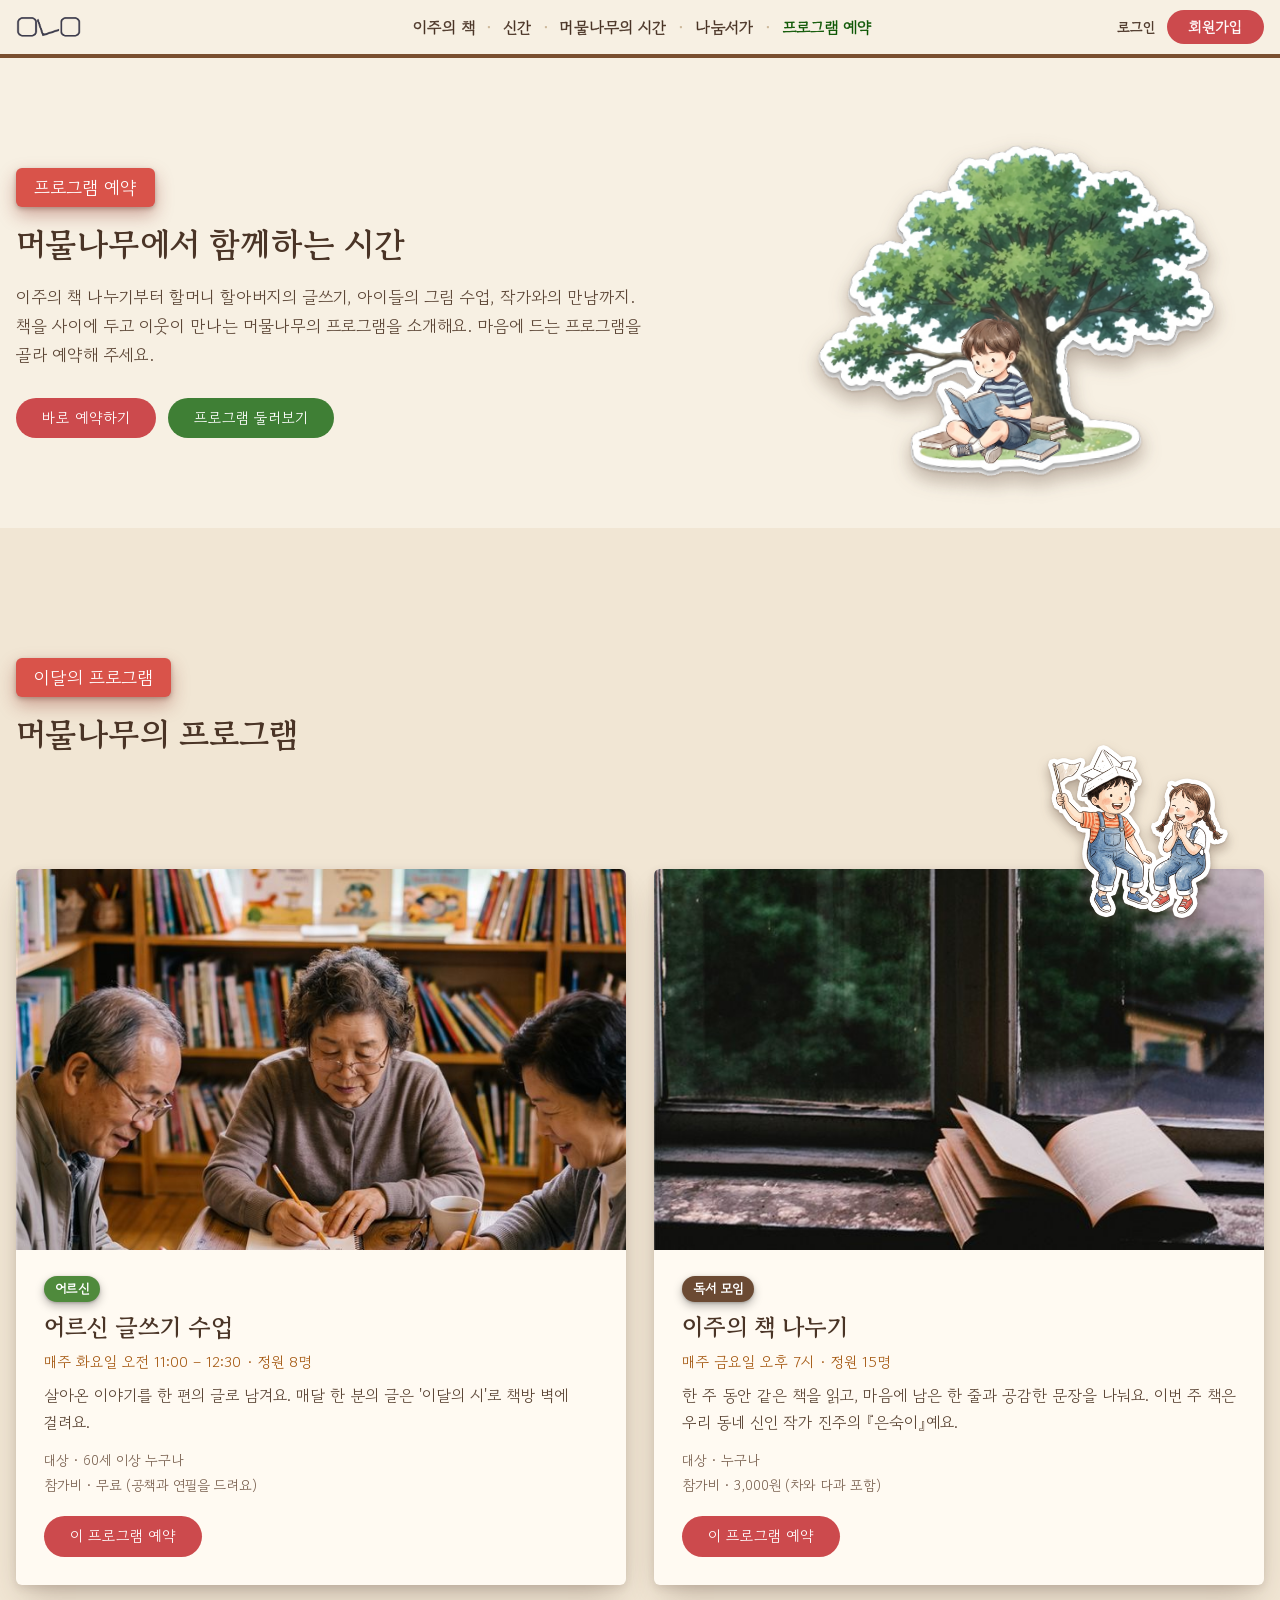
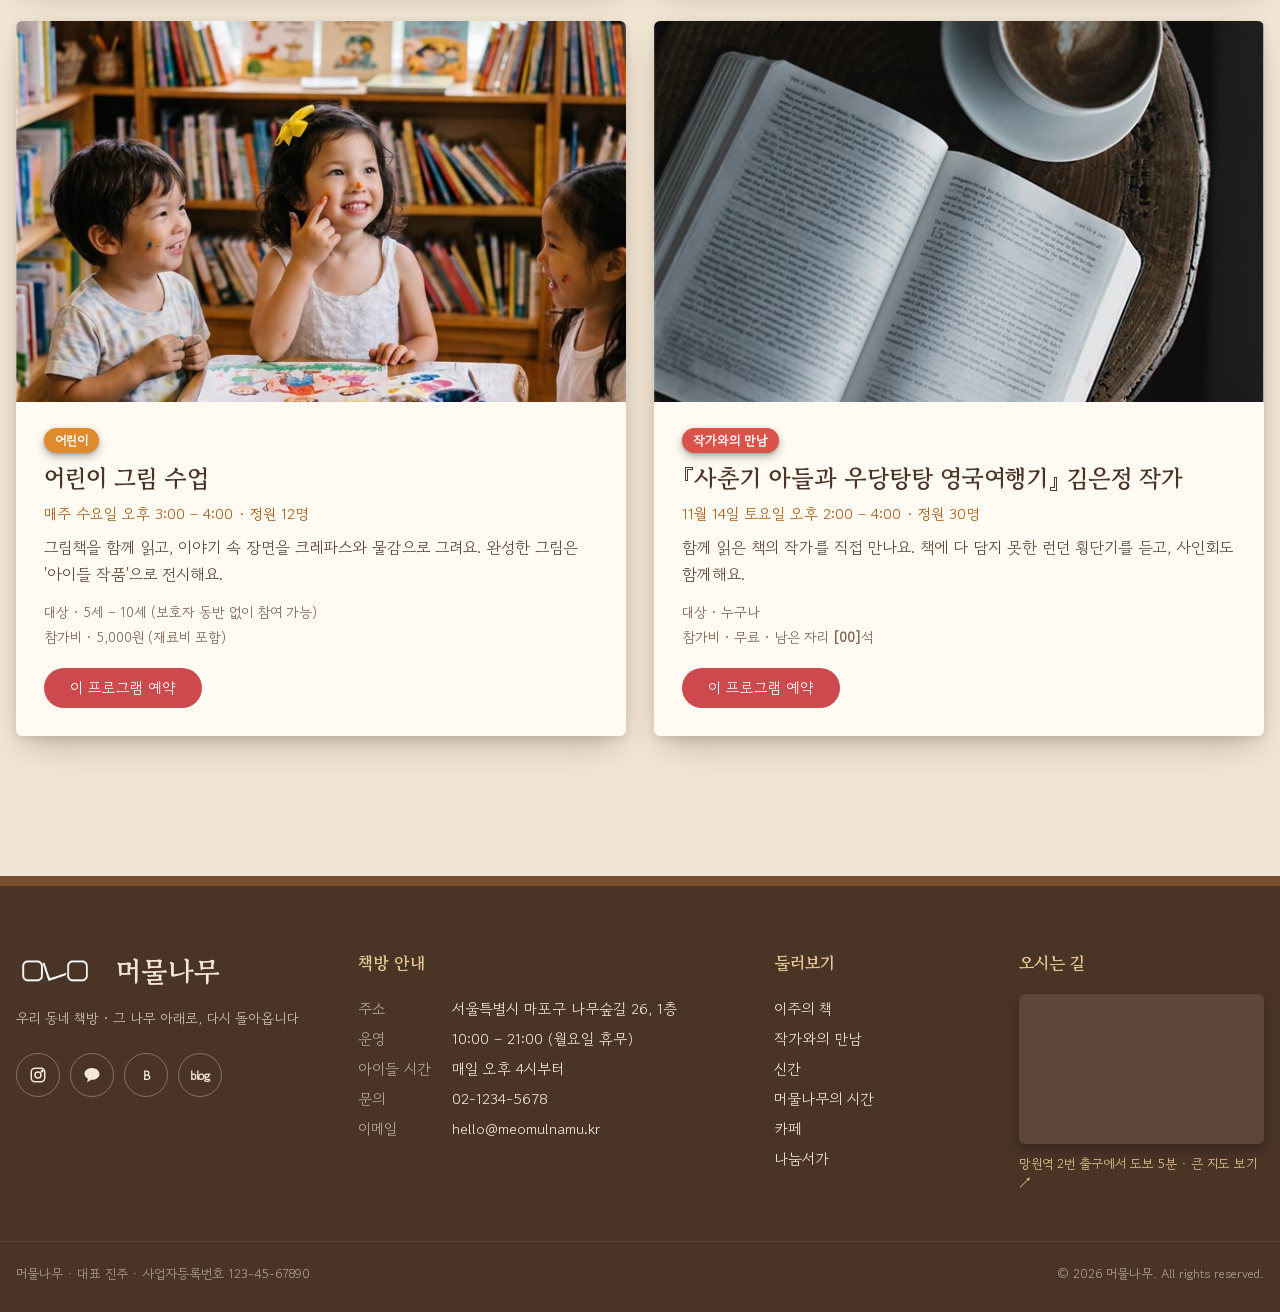
==== commit c501f526: "Member login and sign-up, Instagram link, cleaner kids sticker - Login / sign-up modal on every page" ====
--- a/program.html
+++ b/program.html
@@ -182,7 +182,7 @@
         <p class="footer-slogan">우리 동네 책방 · 그 나무 아래로, 다시 돌아옵니다</p>
         <ul class="footer-social">
           <li>
-            <a href="#" aria-label="인스타그램 @meomul_namu" title="인스타그램">
+            <a href="https://www.instagram.com/jinju7080/" target="_blank" rel="noopener" aria-label="인스타그램 @jinju7080 (새 창)" title="인스타그램 @jinju7080">
               <svg width="18" height="18" viewBox="0 0 24 24" fill="none" stroke="currentColor" stroke-width="2" aria-hidden="true"><rect x="3" y="3" width="18" height="18" rx="5"/><circle cx="12" cy="12" r="4"/><circle cx="17.5" cy="6.5" r="1" fill="currentColor"/></svg>
             </a>
           </li>
@@ -245,6 +245,7 @@
     </div>
   </footer>
   <script src="js/nav.js"></script>
+  <script src="js/auth.js"></script>
   <script src="js/program.js"></script>
 </body>
 </html>
--- a/css/style.css
+++ b/css/style.css
@@ -1088,6 +1088,7 @@
   font-size: 26px;
   line-height: 1;
 }
+.join-when { margin-top: -4px; color: #a65a14; font-size: 14px; }
 .reserve-book { padding: 12px 16px; border-radius: 6px; background: var(--sand); font-family: var(--serif); font-size: 18px; font-weight: 700; }
 .modal-close:hover { background: rgba(74, 51, 38, .16); }
 @media (max-width: 640px) {
@@ -1095,6 +1096,21 @@
   .booking-modal { padding: 26px 20px; }
 }
 @media (prefers-reduced-motion: reduce) { .booking-modal[open] { animation: none; } }
+
+/* ===== 로그인 · 회원가입 ===== */
+.auth-modal { width: min(520px, calc(100% - 32px)); }
+.auth-form[hidden], .auth-done[hidden] { display: none; } /* .donate-form sets display: flex */
+.auth-tabs { display: grid; grid-template-columns: 1fr 1fr; margin: 18px 0 22px; border-bottom: 2px solid var(--line); }
+.auth-tabs button { padding: 12px 0; border: 0; background: none; font-size: 16px; color: var(--ink-soft); border-bottom: 3px solid transparent; margin-bottom: -2px; }
+.auth-tabs button[aria-selected="true"] { color: var(--ink); font-weight: 700; border-bottom-color: var(--btn-red); }
+.auth-form .btn { align-self: stretch; }
+.auth-hint { margin-top: -6px; color: var(--ink-soft); font-size: 13px; }
+.auth-switch { text-align: center; color: var(--ink-soft); font-size: 14px; }
+.auth-switch button { border: 0; background: none; padding: 0; color: var(--green); font-size: 14px; text-decoration: underline; }
+.user-chip { display: inline-flex; align-items: center; gap: 8px; font-size: 15px; color: var(--ink); -webkit-text-stroke: .45px currentColor; }
+.user-avatar { display: grid; place-items: center; width: 30px; height: 30px; border-radius: 50%; background: var(--btn-green); color: #fff; font-size: 14px; -webkit-text-stroke: 0; }
+.logout { border: 0; background: none; padding: 6px 4px; color: var(--ink-soft); }
+.logout:hover { color: var(--ink); }
 
 /* ===== Footer ===== */
 .site-footer {
